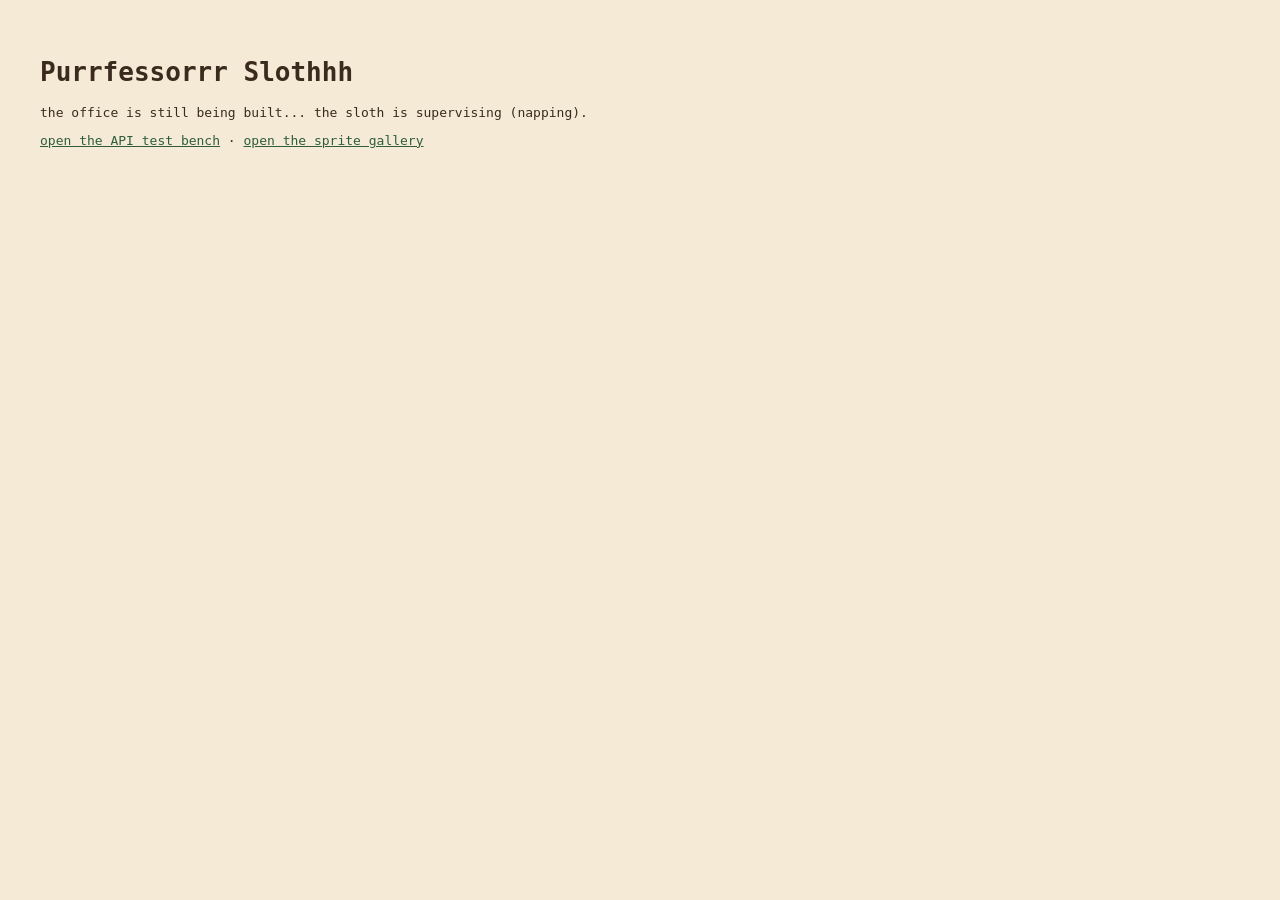
==== static/index.html @ 70850dcb "Add mock backend, sprite engine and placeholder pixel art" ====
<!doctype html>
<html lang="en">
<head>
  <meta charset="utf-8">
  <meta name="viewport" content="width=device-width, initial-scale=1">
  <title>Purrfessorrr Slothhh</title>
  <style>
    body { font-family: monospace; background: #f4ead5; color: #3b2a1e; padding: 32px; }
    a { color: #2f5d3a; }
  </style>
</head>
<body>
  <!-- Placeholder until step 3/4 builds the real office + chat UI. -->
  <h1>Purrfessorrr Slothhh</h1>
  <p>the office is still being built... the sloth is supervising (napping).</p>
  <p><a href="dev.html">open the API test bench</a> · <a href="sprites.html">open the sprite gallery</a></p>
</body>
</html>
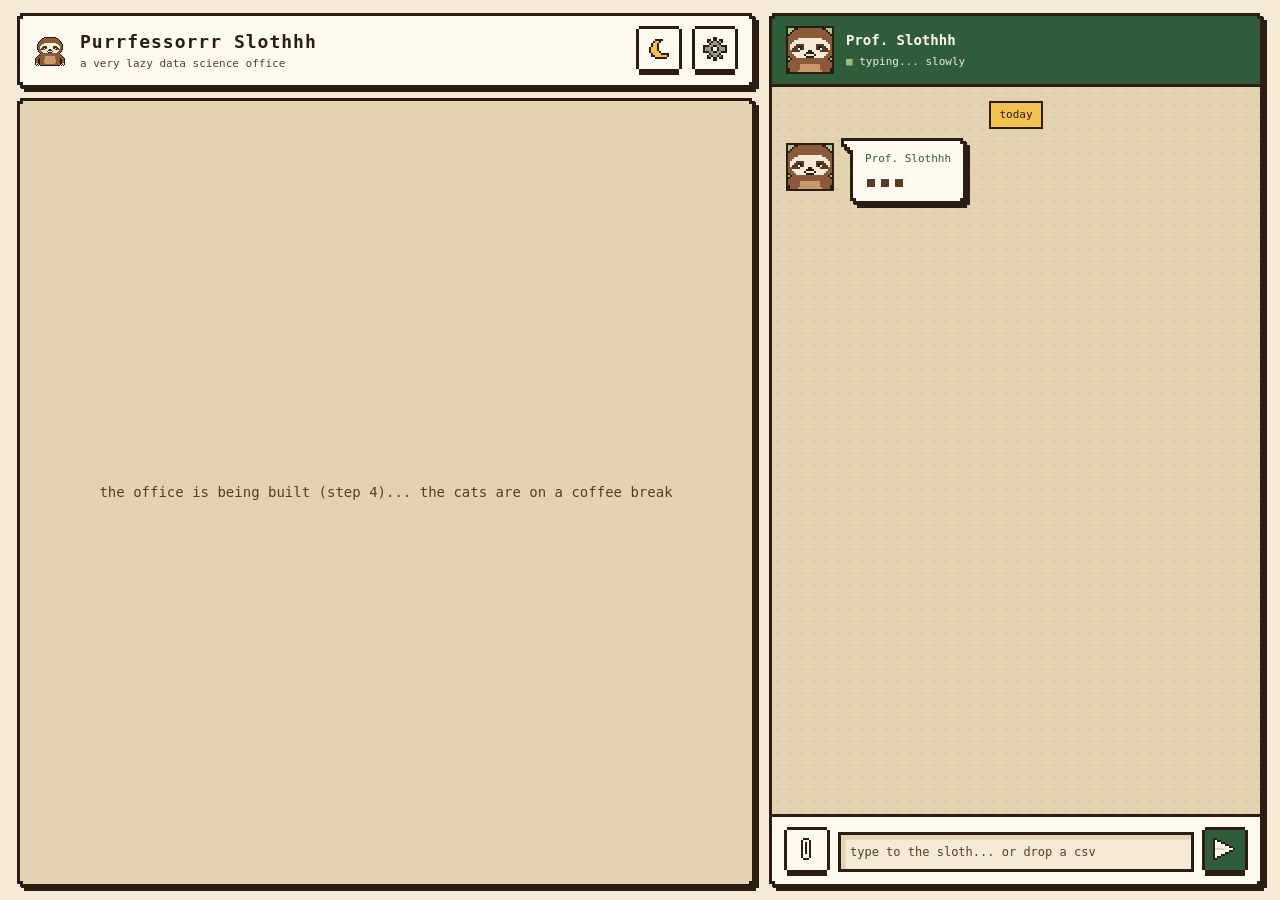
==== commit b33f58b0: "Add pixel chat panel with upload, delegation flow and night theme" ====
--- a/static/index.html
+++ b/static/index.html
@@ -4,15 +4,25 @@
   <meta charset="utf-8">
   <meta name="viewport" content="width=device-width, initial-scale=1">
   <title>Purrfessorrr Slothhh</title>
-  <style>
-    body { font-family: monospace; background: #f4ead5; color: #3b2a1e; padding: 32px; }
-    a { color: #2f5d3a; }
-  </style>
+  <link rel="icon" href="assets/avatars/sloth.png">
+  <link rel="stylesheet" href="css/palette.css">
+  <link rel="stylesheet" href="css/sprites.css">
+  <link rel="stylesheet" href="css/app.css">
+  <link rel="stylesheet" href="css/chat.css">
 </head>
 <body>
-  <!-- Placeholder until step 3/4 builds the real office + chat UI. -->
-  <h1>Purrfessorrr Slothhh</h1>
-  <p>the office is still being built... the sloth is supervising (napping).</p>
-  <p><a href="dev.html">open the API test bench</a> · <a href="sprites.html">open the sprite gallery</a></p>
+  <div class="app">
+    <!-- LEFT: the office -->
+    <section class="office-col" aria-label="The office">
+      <header class="topbar" id="topbar"></header>
+      <div class="office" id="office"></div>
+    </section>
+
+    <!-- RIGHT: chat with the sloth (also the CSV drop zone) -->
+    <section class="chat" id="chat" aria-label="Chat with Professor Slothhh"></section>
+  </div>
+
+  <noscript>Purrfessorrr Slothhh needs JavaScript... the sloth is too lazy to work without it.</noscript>
+  <script type="module" src="js/main.js"></script>
 </body>
 </html>
--- a/static/css/palette.css
+++ b/static/css/palette.css
@@ -0,0 +1,38 @@
+/*
+ * The palette. Same colours as PALETTE in tools/generate_placeholders.py,
+ * so placeholder art and UI match. Night theme overrides the UI roles only.
+ */
+:root {
+  /* raw palette */
+  --ink: #2b1d14;
+  --cream: #f4ead5;
+  --cream-shadow: #e3d3b0;
+  --white: #fffaf0;
+  --forest: #2f5d3a;
+  --leaf: #5f8f4e;
+  --mint: #a8c686;
+  --wood: #8a5a3b;
+  --wood-dark: #5c3b26;
+  --tan: #c79a6b;
+  --pink: #e98aa3;
+  --pink-light: #f6c1cc;
+  --red: #c8473d;
+  --yellow: #f2c14e;
+  --blue: #4a6fa5;
+  --grey: #9a948c;
+  --charcoal: #4a4250;
+  --orange: #e08a3c;
+
+  /* UI roles */
+  --bg: var(--cream);
+  --surface: var(--white);
+  --surface-2: var(--cream-shadow);
+  --text: var(--ink);
+  --text-muted: var(--wood-dark);
+  --border: var(--ink);
+  --accent: var(--pink);
+  --primary: var(--forest);
+  --on-primary: var(--white);
+  --focus: var(--blue);
+  --shadow: var(--ink);
+}
--- a/static/css/sprites.css
+++ b/static/css/sprites.css
@@ -0,0 +1,46 @@
+/* Sprite engine styles. Custom properties are set per element by js/sprites.js. */
+
+.sprite {
+  display: inline-block;
+  flex: none;
+  width: var(--w, 64px);
+  height: var(--h, 64px);
+  background-repeat: no-repeat;
+  background-position: 0 0;
+  background-size: var(--sheet-w, 100%) var(--h, 100%);
+  image-rendering: pixelated;
+  vertical-align: bottom;
+}
+
+.sprite--anim {
+  animation: sprite-play var(--dur, 1s) steps(var(--frames, 1)) infinite;
+}
+
+@keyframes sprite-play {
+  from { background-position-x: 0; }
+  to { background-position-x: calc(-1 * var(--sheet-w)); }
+}
+
+/* Placeholder block when a PNG (or manifest entry) is missing. */
+.sprite--missing {
+  display: inline-grid;
+  place-items: center;
+  overflow: hidden;
+  background: var(--fallback, #9a948c);
+  box-shadow: inset 0 0 0 2px var(--ink, #2b1d14);
+  color: var(--ink, #2b1d14);
+}
+
+.sprite__label {
+  font: 8px/1.1 var(--font-pixel, monospace);
+  text-align: center;
+  padding: 2px;
+  word-break: break-word;
+  background: rgba(255, 250, 240, 0.85);
+}
+
+img.pixel { image-rendering: pixelated; }
+
+@media (prefers-reduced-motion: reduce) {
+  .sprite--anim { animation: none; }
+}
--- a/static/css/app.css
+++ b/static/css/app.css
@@ -0,0 +1,259 @@
+/*
+ * Base styles: font, theme roles, layout, pixel frames, buttons, dialog.
+ * Pixel look rules: no blur, no gradients, no rounded corners (only stepped
+ * "pixel corners" via clip-path), chunky borders, hard shadows.
+ */
+
+@font-face {
+  font-family: "PressStart";
+  src: url("../assets/fonts/PressStart2P-Regular.ttf") format("truetype");
+  font-display: swap;
+}
+
+:root {
+  --font-pixel: "PressStart", ui-monospace, "Cascadia Mono", Consolas, monospace;
+  --fs-xs: 8px;
+  --fs-s: 9px;
+  --fs-m: 11px;
+  --fs-l: 14px;
+  --lh: 1.75;
+
+  --b: 3px;            /* border thickness */
+  --sh: 4px;           /* hard shadow offset */
+  --gap: 12px;
+
+  /* stepped corners, 3px step */
+  --px-corners: polygon(0 3px, 3px 3px, 3px 0, calc(100% - 3px) 0, calc(100% - 3px) 3px, 100% 3px,
+    100% calc(100% - 3px), calc(100% - 3px) calc(100% - 3px), calc(100% - 3px) 100%, 3px 100%,
+    3px calc(100% - 3px), 0 calc(100% - 3px));
+
+  /* chat bubbles */
+  --bubble-in: var(--white);
+  --bubble-out: var(--mint);
+  --bubble-cat: var(--white);
+  --drop: var(--pink);
+}
+
+/* Without the pixel font, monospace needs bigger sizes to stay readable. */
+:root.font-fallback {
+  --fs-xs: 11px;
+  --fs-s: 12px;
+  --fs-m: 14px;
+  --fs-l: 18px;
+  --lh: 1.45;
+}
+
+/* Night theme: same structure, dark roles. */
+:root[data-theme="night"] {
+  --bg: #231c26;
+  --surface: #3a3140;
+  --surface-2: #2e2633;
+  --text: #f4ead5;
+  --text-muted: #c9b99a;
+  --border: #120d0a;
+  --shadow: #120d0a;
+  --primary: var(--leaf);
+  --on-primary: var(--white);
+  --focus: var(--yellow);
+  --bubble-in: #3a3140;
+  --bubble-out: var(--forest);
+  --bubble-cat: #3a3140;
+}
+
+* { box-sizing: border-box; }
+
+html, body { height: 100%; }
+
+body {
+  margin: 0;
+  min-width: 1100px;
+  background: var(--bg);
+  color: var(--text);
+  font: var(--fs-m) / var(--lh) var(--font-pixel);
+  -webkit-font-smoothing: none;
+  font-smooth: never;
+}
+
+img { image-rendering: pixelated; }
+
+button, input, select, textarea { font: inherit; color: inherit; }
+
+:focus-visible {
+  outline: var(--b) solid var(--focus);
+  outline-offset: 2px;
+}
+
+.sr-only {
+  position: absolute; width: 1px; height: 1px; padding: 0; margin: -1px;
+  overflow: hidden; clip: rect(0 0 0 0); white-space: nowrap; border: 0;
+}
+
+/* ---------------------------------------------------------------- layout */
+
+.app {
+  display: grid;
+  grid-template-columns: 3fr 2fr;
+  gap: 20px;
+  height: 100vh;
+  padding: 16px 20px;
+}
+
+.office-col {
+  display: flex;
+  flex-direction: column;
+  gap: 16px;
+  min-width: 0;
+  min-height: 0;
+}
+
+/* --------------------------------------------------------- pixel frames
+ * .px-frame draws the outline + hard shadow with chained drop-shadows, so it
+ * follows any shape inside it (stepped corners, bubble tails).
+ * .px-fill is the clipped, coloured shape inside it.
+ */
+
+.px-frame {
+  filter:
+    drop-shadow(var(--b) 0 0 var(--border))
+    drop-shadow(calc(-1 * var(--b)) 0 0 var(--border))
+    drop-shadow(0 var(--b) 0 var(--border))
+    drop-shadow(0 calc(-1 * var(--b)) 0 var(--border))
+    drop-shadow(var(--sh) var(--sh) 0 var(--shadow));
+}
+
+.px-fill {
+  background: var(--surface);
+  clip-path: var(--px-corners);
+}
+
+/* --------------------------------------------------------------- buttons */
+
+.btn {
+  display: inline-flex;
+  align-items: center;
+  justify-content: center;
+  gap: 8px;
+  min-height: 36px;
+  padding: 6px 12px;
+  border: 0;
+  background: var(--surface);
+  color: var(--text);
+  cursor: pointer;
+  font-size: var(--fs-s);
+  /* notched border + bottom lip, all hard */
+  box-shadow:
+    0 calc(-1 * var(--b)) 0 0 var(--border),
+    0 var(--b) 0 0 var(--border),
+    calc(-1 * var(--b)) 0 0 0 var(--border),
+    var(--b) 0 0 0 var(--border),
+    0 calc(var(--b) * 2) 0 0 var(--shadow);
+  margin: var(--b) var(--b) calc(var(--b) * 2);
+  transition: none;
+}
+
+.btn:hover { background: var(--surface-2); }
+
+/* Icons are drawn in dark ink, so night buttons stay light (like paper). */
+:root[data-theme="night"] .btn { background: var(--cream-shadow); color: var(--ink); }
+:root[data-theme="night"] .btn:hover { background: var(--cream); }
+:root[data-theme="night"] .btn--primary { background: var(--leaf); color: var(--white); }
+
+.btn:active {
+  transform: translateY(var(--b));
+  box-shadow:
+    0 calc(-1 * var(--b)) 0 0 var(--border),
+    0 var(--b) 0 0 var(--border),
+    calc(-1 * var(--b)) 0 0 0 var(--border),
+    var(--b) 0 0 0 var(--border);
+}
+
+.btn--primary { background: var(--primary); color: var(--on-primary); }
+.btn--primary:hover { background: var(--leaf); }
+
+.btn--icon { padding: 4px; min-width: 40px; min-height: 40px; }
+
+.btn[disabled] { opacity: 0.55; cursor: not-allowed; transform: none; }
+
+.tag {
+  display: inline-block;
+  padding: 2px 6px;
+  font-size: var(--fs-xs);
+  background: var(--yellow);
+  color: var(--ink);
+  box-shadow: 0 0 0 2px var(--border);
+}
+
+/* ---------------------------------------------------------------- topbar */
+
+.topbar {
+  display: flex;
+  align-items: center;
+  gap: 14px;
+}
+
+.topbar__fill {
+  display: flex;
+  align-items: center;
+  gap: 14px;
+  padding: 10px 14px;
+  width: 100%;
+}
+
+.topbar h1 {
+  margin: 0;
+  font-size: var(--fs-l);
+  letter-spacing: 1px;
+  color: var(--text);
+}
+
+.topbar__sub {
+  font-size: var(--fs-xs);
+  color: var(--text-muted);
+}
+
+.topbar__actions { margin-left: auto; display: flex; gap: 10px; }
+
+/* ---------------------------------------------------------------- office (step 4) */
+
+.office {
+  flex: 1;
+  min-height: 0;
+}
+
+.office__fill {
+  height: 100%;
+  display: grid;
+  place-items: center;
+  text-align: center;
+  color: var(--text-muted);
+  background: var(--surface-2);
+  padding: 24px;
+}
+
+/* ---------------------------------------------------------------- dialog */
+
+dialog.settings {
+  border: 0;
+  padding: 0;
+  background: transparent;
+  color: var(--text);
+  max-width: 460px;
+  width: 100%;
+  overflow: visible;
+}
+
+dialog.settings::backdrop { background: rgba(43, 29, 20, 0.55); }
+
+.settings__fill { padding: 18px 20px; display: grid; gap: 14px; }
+.settings__fill h2 { margin: 0; font-size: var(--fs-l); }
+.settings__row { display: grid; grid-template-columns: 1fr auto; gap: 12px; align-items: center; }
+.settings__row dt { color: var(--text-muted); font-size: var(--fs-s); }
+.settings__row dd { margin: 0; }
+.settings__foot { display: flex; justify-content: flex-end; gap: 10px; }
+
+a { color: var(--primary); }
+:root[data-theme="night"] a { color: var(--mint); }
+
+@media (prefers-reduced-motion: reduce) {
+  *, *::before, *::after { animation-duration: 0.01ms !important; animation-iteration-count: 1 !important; transition: none !important; }
+}
--- a/static/css/chat.css
+++ b/static/css/chat.css
@@ -0,0 +1,298 @@
+/* Chat panel: WhatsApp layout, pixel-art skin. */
+
+.chat {
+  position: relative;
+  display: flex;
+  flex-direction: column;
+  min-height: 0;
+  height: 100%;
+}
+
+.chat__fill {
+  display: flex;
+  flex-direction: column;
+  height: 100%;
+  min-height: 0;
+  background: var(--surface-2);
+}
+
+/* ---------------------------------------------------------------- header */
+
+.chat__header {
+  display: flex;
+  align-items: center;
+  gap: 12px;
+  padding: 10px 14px;
+  background: var(--primary);
+  color: var(--on-primary);
+  border-bottom: var(--b) solid var(--border);
+}
+
+.chat__who { display: grid; gap: 4px; min-width: 0; }
+.chat__name { font-size: var(--fs-m); margin: 0; }
+.chat__status { font-size: var(--fs-xs); opacity: 0.9; }
+.chat__status::before { content: "■ "; color: var(--mint); }
+.chat__status[data-status="napping"]::before { color: var(--yellow); }
+.chat__status[data-status="delegating"]::before { color: var(--pink); }
+
+/* ------------------------------------------------------------------- log */
+
+.chat__log {
+  flex: 1;
+  min-height: 0;
+  overflow-y: auto;
+  padding: 16px 14px 8px;
+  display: flex;
+  flex-direction: column;
+  gap: 14px;
+  /* faint 2x2 pixel dots as wallpaper (tiny inline SVG, crisp edges) */
+  background-color: var(--surface-2);
+  background-image: url("data:image/svg+xml,%3Csvg xmlns='http://www.w3.org/2000/svg' width='12' height='12' shape-rendering='crispEdges'%3E%3Crect x='5' y='5' width='2' height='2' fill='%23d6c49c'/%3E%3C/svg%3E");
+  scrollbar-color: var(--wood) var(--surface-2);
+}
+:root[data-theme="night"] .chat__log {
+  background-image: url("data:image/svg+xml,%3Csvg xmlns='http://www.w3.org/2000/svg' width='12' height='12' shape-rendering='crispEdges'%3E%3Crect x='5' y='5' width='2' height='2' fill='%233a3140'/%3E%3C/svg%3E");
+}
+
+.day-sep {
+  align-self: center;
+  font-size: var(--fs-xs);
+  padding: 4px 8px;
+  background: var(--yellow);
+  color: var(--ink);
+  box-shadow: 0 0 0 2px var(--border);
+}
+
+/* --------------------------------------------------------------- message */
+
+.msg {
+  display: flex;
+  align-items: flex-start;
+  gap: 10px;
+  max-width: 88%;
+}
+
+.msg--in { align-self: flex-start; }
+.msg--out { align-self: flex-end; flex-direction: row-reverse; }
+
+.msg__avatar {
+  flex: none;
+  width: 48px;
+  height: 48px;
+  margin-top: 2px;
+}
+
+.bubble {
+  position: relative;
+  min-width: 90px;
+  max-width: 100%;
+}
+
+.bubble__body {
+  position: relative;
+  padding: 10px 12px 8px;
+  background: var(--bubble-in);
+  clip-path: var(--px-corners);
+  overflow-wrap: anywhere;
+}
+
+/* pixel tail: a 3-step staircase in the bubble colour, outlined by .px-frame */
+.bubble::before {
+  content: "";
+  position: absolute;
+  top: 0;
+  width: 9px;
+  height: 9px;
+  background: var(--bubble-in);
+}
+
+.msg--in .bubble { margin-left: 9px; }
+.msg--in .bubble::before {
+  left: -9px;
+  clip-path: polygon(0 0, 100% 0, 100% 100%, 66.67% 100%, 66.67% 66.67%, 33.33% 66.67%, 33.33% 33.33%, 0 33.33%);
+}
+.msg--in .bubble__body {
+  /* square top-left corner where the tail attaches */
+  clip-path: polygon(0 0, calc(100% - 3px) 0, calc(100% - 3px) 3px, 100% 3px, 100% calc(100% - 3px),
+    calc(100% - 3px) calc(100% - 3px), calc(100% - 3px) 100%, 3px 100%, 3px calc(100% - 3px), 0 calc(100% - 3px));
+}
+
+.msg--out .bubble { margin-right: 9px; }
+.msg--out .bubble::before,
+.msg--out .bubble__body { background: var(--bubble-out); }
+.msg--out .bubble::before {
+  right: -9px;
+  clip-path: polygon(0 0, 100% 0, 100% 33.33%, 66.67% 33.33%, 66.67% 66.67%, 33.33% 66.67%, 33.33% 100%, 0 100%);
+}
+.msg--out .bubble__body {
+  clip-path: polygon(0 3px, 3px 3px, 3px 0, 100% 0, 100% calc(100% - 3px), calc(100% - 3px) calc(100% - 3px),
+    calc(100% - 3px) 100%, 3px 100%, 3px calc(100% - 3px), 0 calc(100% - 3px));
+}
+
+.msg--cat .bubble::before,
+.msg--cat .bubble__body { background: var(--bubble-cat); }
+
+/* consecutive messages from the same sender: no avatar, no tail */
+.msg--cont .msg__avatar { visibility: hidden; height: 0; }
+.msg--cont .bubble::before { display: none; }
+.msg--cont .bubble__body { clip-path: var(--px-corners); }
+.msg--cont { margin-top: -6px; }
+.msg--cont .msg__name { display: none; }
+
+/* each cat's name colour (lighter variants at night) */
+.msg--detective { --cat-color: var(--wood); }
+.msg--artist { --cat-color: var(--red); }
+.msg--scribe { --cat-color: var(--blue); }
+.msg--coder { --cat-color: var(--charcoal); }
+.msg--janitor { --cat-color: var(--orange); }
+:root[data-theme="night"] .msg--detective { --cat-color: var(--tan); }
+:root[data-theme="night"] .msg--artist { --cat-color: var(--pink); }
+:root[data-theme="night"] .msg--scribe { --cat-color: #8fb0e0; }
+:root[data-theme="night"] .msg--coder { --cat-color: var(--grey); }
+
+.msg__name {
+  display: block;
+  font-size: var(--fs-xs);
+  margin-bottom: 6px;
+  color: var(--cat-color, var(--primary));
+}
+:root[data-theme="night"] .msg__name { color: var(--cat-color, var(--mint)); }
+
+.msg__text { margin: 0; white-space: pre-wrap; }
+.msg__text .sprite { vertical-align: -3px; margin-left: 6px; }
+
+.msg__meta {
+  display: flex;
+  align-items: center;
+  justify-content: flex-end;
+  gap: 10px;
+  margin-top: 6px;
+}
+
+.msg__time {
+  font-size: var(--fs-xs);
+  color: var(--text-muted);
+  margin-left: auto;
+}
+.msg--out .msg__time { color: var(--wood-dark); }
+:root[data-theme="night"] .msg--out .msg__time { color: var(--mint); }
+
+.msg__actions { display: flex; gap: 8px; margin-top: 8px; flex-wrap: wrap; }
+.msg__actions .btn { min-height: 28px; font-size: var(--fs-xs); padding: 4px 8px; }
+
+/* --------------------------------------------------------- file bubble */
+
+.file-card {
+  display: grid;
+  grid-template-columns: auto 1fr;
+  gap: 4px 10px;
+  align-items: center;
+  min-width: 220px;
+}
+.file-card .sprite { grid-row: span 2; }
+.file-card__name { font-size: var(--fs-s); word-break: break-all; }
+.file-card__info { font-size: var(--fs-xs); color: var(--wood-dark); }
+:root[data-theme="night"] .file-card__info { color: var(--mint); }
+
+.file-card__bar {
+  grid-column: 1 / -1;
+  height: 8px;
+  background: var(--white);
+  box-shadow: 0 0 0 2px var(--border);
+  margin: 6px 2px 2px;
+}
+.file-card__bar > span {
+  display: block;
+  height: 100%;
+  width: var(--pct, 0%);
+  background: var(--forest);
+}
+
+/* --------------------------------------------------------- health bubble */
+
+.health { display: grid; gap: 8px; margin-top: 8px; }
+
+.health__meter {
+  display: grid;
+  grid-template-columns: repeat(10, 1fr);
+  gap: 3px;
+  padding: 3px;
+  background: var(--ink);
+  max-width: 230px;
+}
+.health__meter > span { height: 12px; background: var(--surface-2); }
+.health__meter > span.on { background: var(--meter, var(--leaf)); }
+.health__score { font-size: var(--fs-l); }
+
+/* ------------------------------------------------------ typing indicator */
+
+.typing { display: flex; gap: 6px; padding: 6px 2px; }
+.typing span {
+  width: 8px;
+  height: 8px;
+  background: var(--text-muted);
+  animation: typing-hop 2.4s steps(1) infinite;  /* slowed down for comedy */
+}
+.typing span:nth-child(2) { animation-delay: 0.8s; }
+.typing span:nth-child(3) { animation-delay: 1.6s; }
+
+@keyframes typing-hop {
+  0% { transform: translateY(-4px); background: var(--text); }
+  33% { transform: none; background: var(--text-muted); }
+}
+
+/* -------------------------------------------------------------- input bar */
+
+.chat__input {
+  display: flex;
+  align-items: center;
+  gap: 8px;
+  padding: 10px 12px 8px;
+  background: var(--surface);
+  border-top: var(--b) solid var(--border);
+}
+
+.chat__field {
+  flex: 1;
+  min-width: 0;
+  height: 40px;
+  padding: 0 12px;
+  border: 0;
+  background: var(--bg);
+  color: var(--text);
+  box-shadow: inset 0 0 0 var(--b) var(--border), inset var(--b) var(--b) 0 calc(var(--b) * 1.5) var(--surface-2);
+  font-size: var(--fs-s);
+}
+.chat__field::placeholder { color: var(--text-muted); opacity: 1; }
+
+/* ------------------------------------------------------------- drag & drop */
+
+.chat__drop {
+  position: absolute;
+  inset: 10px;
+  z-index: 5;
+  display: grid;
+  place-items: center;
+  align-content: center;
+  gap: 16px;
+  padding: 24px;
+  text-align: center;
+  font-size: var(--fs-m);
+  color: var(--ink);
+  background: color-mix(in srgb, var(--pink-light) 92%, transparent);
+  /* dashed pixel border: repeating hard-stop stripes on all four edges */
+  --dash: var(--ink);
+  background-image:
+    repeating-linear-gradient(90deg, var(--dash) 0 12px, transparent 12px 20px),
+    repeating-linear-gradient(90deg, var(--dash) 0 12px, transparent 12px 20px),
+    repeating-linear-gradient(0deg, var(--dash) 0 12px, transparent 12px 20px),
+    repeating-linear-gradient(0deg, var(--dash) 0 12px, transparent 12px 20px);
+  background-size: 100% 4px, 100% 4px, 4px 100%, 4px 100%;
+  background-position: 0 0, 0 100%, 0 0, 100% 0;
+  background-repeat: no-repeat;
+  pointer-events: none;
+}
+.chat__drop[hidden] { display: none; }
+.chat__drop small { font-size: var(--fs-xs); }
+
+.chat.is-dragging .chat__fill { filter: saturate(0.6); }
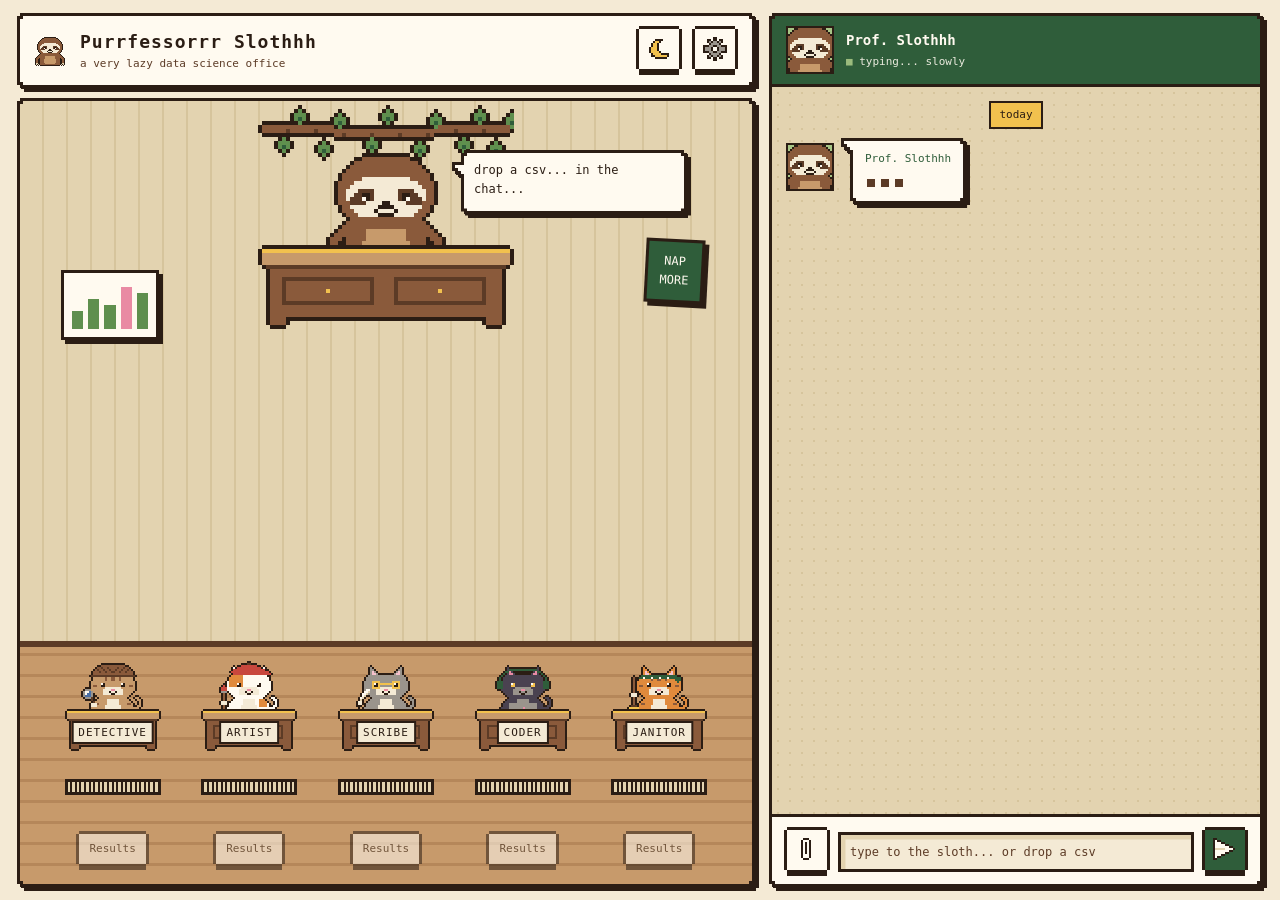
==== commit 298d888d: "Add office scene with sloth desk, cat desks, progress bars and flying papers" ====
--- a/static/index.html
+++ b/static/index.html
@@ -9,6 +9,7 @@
   <link rel="stylesheet" href="css/sprites.css">
   <link rel="stylesheet" href="css/app.css">
   <link rel="stylesheet" href="css/chat.css">
+  <link rel="stylesheet" href="css/office.css">
 </head>
 <body>
   <div class="app">
--- a/static/css/app.css
+++ b/static/css/app.css
@@ -213,23 +213,6 @@
 
 .topbar__actions { margin-left: auto; display: flex; gap: 10px; }
 
-/* ---------------------------------------------------------------- office (step 4) */
-
-.office {
-  flex: 1;
-  min-height: 0;
-}
-
-.office__fill {
-  height: 100%;
-  display: grid;
-  place-items: center;
-  text-align: center;
-  color: var(--text-muted);
-  background: var(--surface-2);
-  padding: 24px;
-}
-
 /* ---------------------------------------------------------------- dialog */
 
 dialog.settings {
--- a/static/css/office.css
+++ b/static/css/office.css
@@ -0,0 +1,297 @@
+/*
+ * The office scene. --s is the integer sprite scale for the cats and --ss the
+ * (bigger) one for the sloth; office.js sets both from the available space.
+ * All sizes that line up with sprites are multiples of --s art pixels.
+ */
+
+.office { flex: 1; min-height: 0; }
+
+.office__frame { height: 100%; }
+
+.room {
+  --s: 2;
+  --ss: 3;
+  --wall: var(--cream-shadow);
+  --wall-line: #d6c49c;
+  --floor: var(--tan);
+  --floor-line: #b5875a;
+  position: relative;
+  height: 100%;
+  overflow: hidden;
+  display: flex;
+  flex-direction: column;
+  justify-content: space-between;
+  background: var(--wall);
+}
+
+:root[data-theme="night"] .room {
+  --wall: #2e2633;
+  --wall-line: #3a3140;
+  --floor: #4a3a32;
+  --floor-line: #3b2e27;
+}
+
+/* wallpaper: thin vertical pinstripes (hard stops) */
+.room::before {
+  content: "";
+  position: absolute;
+  inset: 0;
+  background: repeating-linear-gradient(90deg, transparent 0 22px, var(--wall-line) 22px 24px);
+  pointer-events: none;
+}
+
+.room > * { position: relative; z-index: 1; }
+
+/* ------------------------------------------------------------------ boss */
+
+.boss {
+  display: grid;
+  justify-items: center;
+  padding-top: calc(var(--s) * 2px);
+  margin-bottom: auto;
+}
+
+/* wall decorations */
+.decor {
+  position: absolute;
+  z-index: 0;
+  box-shadow: 0 0 0 3px var(--ink), 4px 4px 0 3px var(--shadow);
+}
+.decor--chart {
+  left: 6%;
+  top: 22%;
+  display: flex;
+  align-items: flex-end;
+  gap: 5px;
+  width: 92px;
+  height: 64px;
+  padding: 8px;
+  background: var(--white);
+}
+.decor--chart span { flex: 1; background: var(--leaf); }
+.decor--chart span:nth-child(4) { background: var(--pink); }
+.decor--sign {
+  right: 7%;
+  top: 18%;
+  padding: 10px 12px;
+  font-size: var(--fs-s);
+  line-height: 1.6;
+  white-space: pre;
+  text-align: center;
+  color: var(--white);
+  background: var(--forest);
+  transform: rotate(3deg);
+}
+
+.boss__branch { margin-bottom: calc(var(--ss) * -6px); }
+
+.boss__stage {
+  position: relative;
+  display: grid;
+  justify-items: center;
+}
+
+.boss__zzz {
+  position: absolute;
+  left: calc(100% - var(--ss) * 6px);
+  top: calc(var(--ss) * -4px);
+}
+.boss__zzz[hidden] { display: none; }
+
+.boss__desk {
+  position: relative;
+  /* desk top surface starts 4 art px down; align it with the sloth's belly */
+  margin-top: calc(var(--ss) * -10px);
+  display: grid;
+  justify-items: center;
+}
+
+.boss__stack {
+  position: absolute;
+  left: calc(var(--ss) * 1px);
+  bottom: calc(var(--ss) * 20px - var(--s) * 3px);
+  line-height: 0;
+}
+.boss__stack[hidden] { display: none; }
+
+.capped-note {
+  position: absolute;
+  left: 50%;
+  top: calc(100% + 10px);
+  margin-left: -110px;
+  width: 220px;
+  text-align: center;
+  padding: 6px 8px;
+  font-size: var(--fs-xs);
+  line-height: 1.5;
+  background: var(--yellow);
+  color: var(--ink);
+  box-shadow: 0 0 0 2px var(--ink), 3px 3px 0 2px var(--ink);
+  transform: rotate(-2deg);
+}
+.capped-note[hidden] { display: none; }
+
+/* speech bubble to the right of the sloth */
+.speech {
+  position: absolute;
+  left: calc(100% + 14px);
+  top: calc(var(--ss) * 2px);
+  width: max-content;
+  max-width: 220px;
+}
+.speech[hidden] { display: none; }
+
+.speech__fill {
+  padding: 8px 10px;
+  background: var(--white);
+  color: var(--ink);
+  font-size: var(--fs-s);
+  line-height: 1.6;
+  clip-path: var(--px-corners);
+}
+
+.speech::before {
+  content: "";
+  position: absolute;
+  left: -9px;
+  top: 12px;
+  width: 9px;
+  height: 9px;
+  background: var(--white);
+  clip-path: polygon(100% 0, 100% 100%, 66.67% 100%, 66.67% 66.67%, 33.33% 66.67%, 33.33% 33.33%, 0 33.33%, 0 0);
+}
+
+.speech__score { display: block; font-size: var(--fs-m); margin-top: 4px; }
+.speech__score[data-mood="happy"] { color: var(--forest); }
+.speech__score[data-mood="grumpy"] { color: var(--red); }
+.speech__score[data-mood="idle"] { color: var(--wood); }
+
+/* -------------------------------------------------------------- stations */
+
+.stations {
+  display: flex;
+  justify-content: space-evenly;
+  align-items: flex-end;
+  gap: 8px;
+  margin: 0;
+  padding: 18px 12px 14px;
+  list-style: none;
+  /* wooden floor with a skirting board on top (hard stops only) */
+  background:
+    linear-gradient(var(--wood-dark) 0 6px, transparent 6px),
+    repeating-linear-gradient(0deg, var(--floor) 0 18px, var(--floor-line) 18px 21px);
+}
+
+.station {
+  display: grid;
+  justify-items: center;
+  width: calc(var(--s) * 48px);
+}
+
+.station__cat {
+  /* the cat is a button: click opens its results */
+  display: block;
+  padding: 0;
+  border: 0;
+  background: none;
+  cursor: pointer;
+  line-height: 0;
+}
+.station__cat:hover .sprite { transform: translateY(calc(var(--s) * -1px)); }
+.station__cat:focus-visible { outline-offset: 4px; }
+
+.station__desk {
+  position: relative;
+  margin-top: calc(var(--s) * -10px);
+  line-height: 0;
+}
+
+.plate {
+  position: absolute;
+  left: 50%;
+  top: calc(var(--s) * 10px);
+  transform: translateX(-50%);
+  padding: 3px 5px 2px;
+  font-size: var(--fs-xs);
+  line-height: 1.2;
+  white-space: nowrap;
+  background: var(--cream);
+  color: var(--ink);
+  box-shadow: 0 0 0 2px var(--ink);
+  letter-spacing: 1px;
+}
+
+.pile {
+  position: absolute;
+  right: calc(var(--s) * -2px);
+  bottom: calc(var(--s) * 19px);
+  width: calc(var(--s) * 16px);
+  height: calc(var(--s) * 16px);
+}
+
+.pile .sprite {
+  position: absolute;
+  left: 0;
+  bottom: calc(var(--i) * var(--s) * 2px - var(--s) * 2px);
+}
+
+/* ----------------------------------------------------------- progress bar */
+
+.pbar {
+  position: relative;
+  width: 100%;
+  margin-top: calc(var(--s) * 10px + 8px);
+}
+
+.pbar__track {
+  display: grid;
+  grid-template-columns: repeat(20, 1fr);
+  gap: 2px;
+  padding: 3px;
+  background: var(--ink);
+}
+
+.pbar__seg { height: 10px; background: var(--surface-2); }
+.pbar__seg.on { background: var(--leaf); }
+.station[data-state="done"] .pbar__seg.on { background: var(--forest); }
+.station[data-state="error"] .pbar__seg.on { background: var(--red); }
+:root[data-theme="night"] .pbar__seg { background: #4a4250; }
+
+/* the little runner sits on top of the bar */
+.pbar__runner {
+  position: absolute;
+  bottom: calc(100% - 2px);
+  left: calc((100% - var(--s) * 16px) * var(--p, 0));
+  line-height: 0;
+  transition: left 0.4s steps(4);
+}
+.pbar__runner[hidden] { display: none; }
+
+.station__msg {
+  width: 100%;
+  margin-top: 6px;
+  min-height: 2.6em;
+  font-size: var(--fs-xs);
+  line-height: 1.3;
+  text-align: center;
+  color: var(--text);
+  overflow: hidden;
+  display: -webkit-box;
+  -webkit-line-clamp: 2;
+  -webkit-box-orient: vertical;
+}
+
+.station__msg .sprite { vertical-align: -4px; }
+
+.station .btn { margin-top: 4px; min-height: 30px; font-size: var(--fs-xs); padding: 4px 10px; }
+
+/* ----------------------------------------------------------- flying paper */
+
+.flyer {
+  position: absolute;
+  left: 0;
+  top: 0;
+  z-index: 10;
+  pointer-events: none;
+  line-height: 0;
+}
